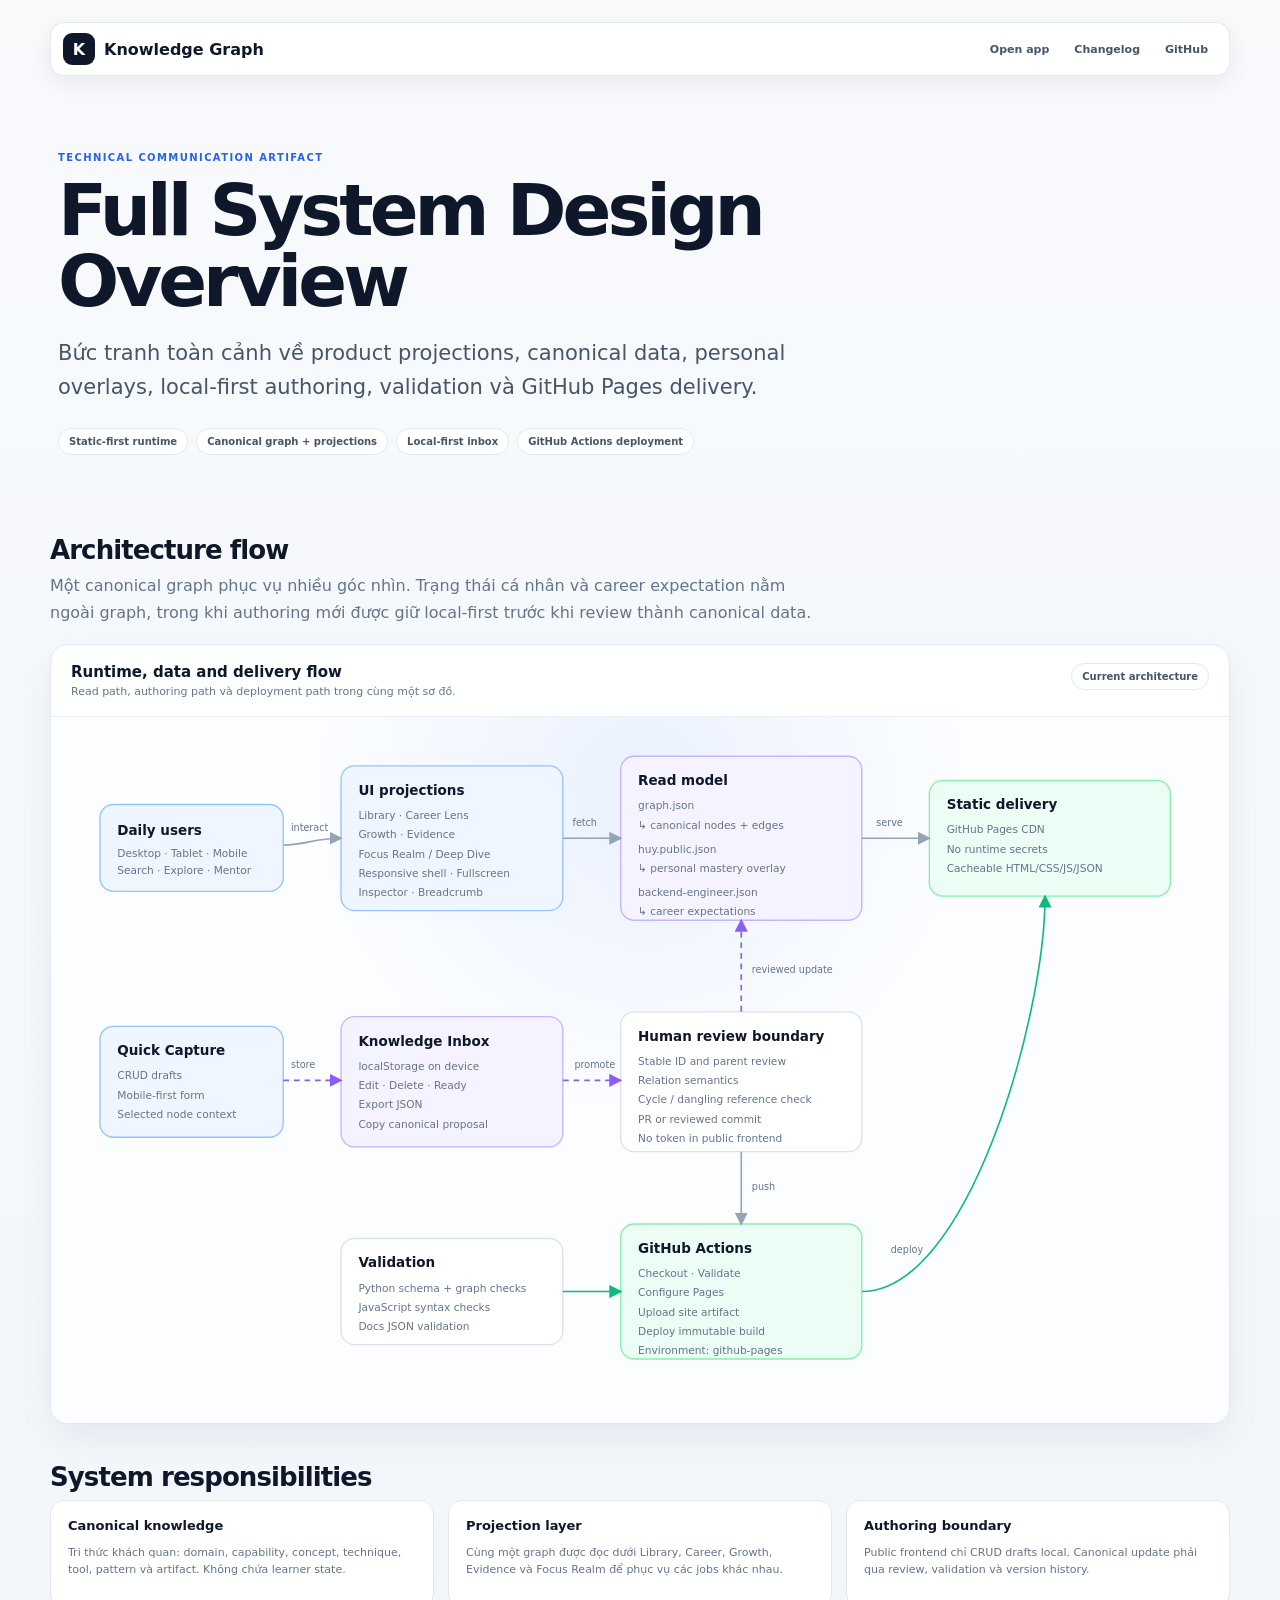
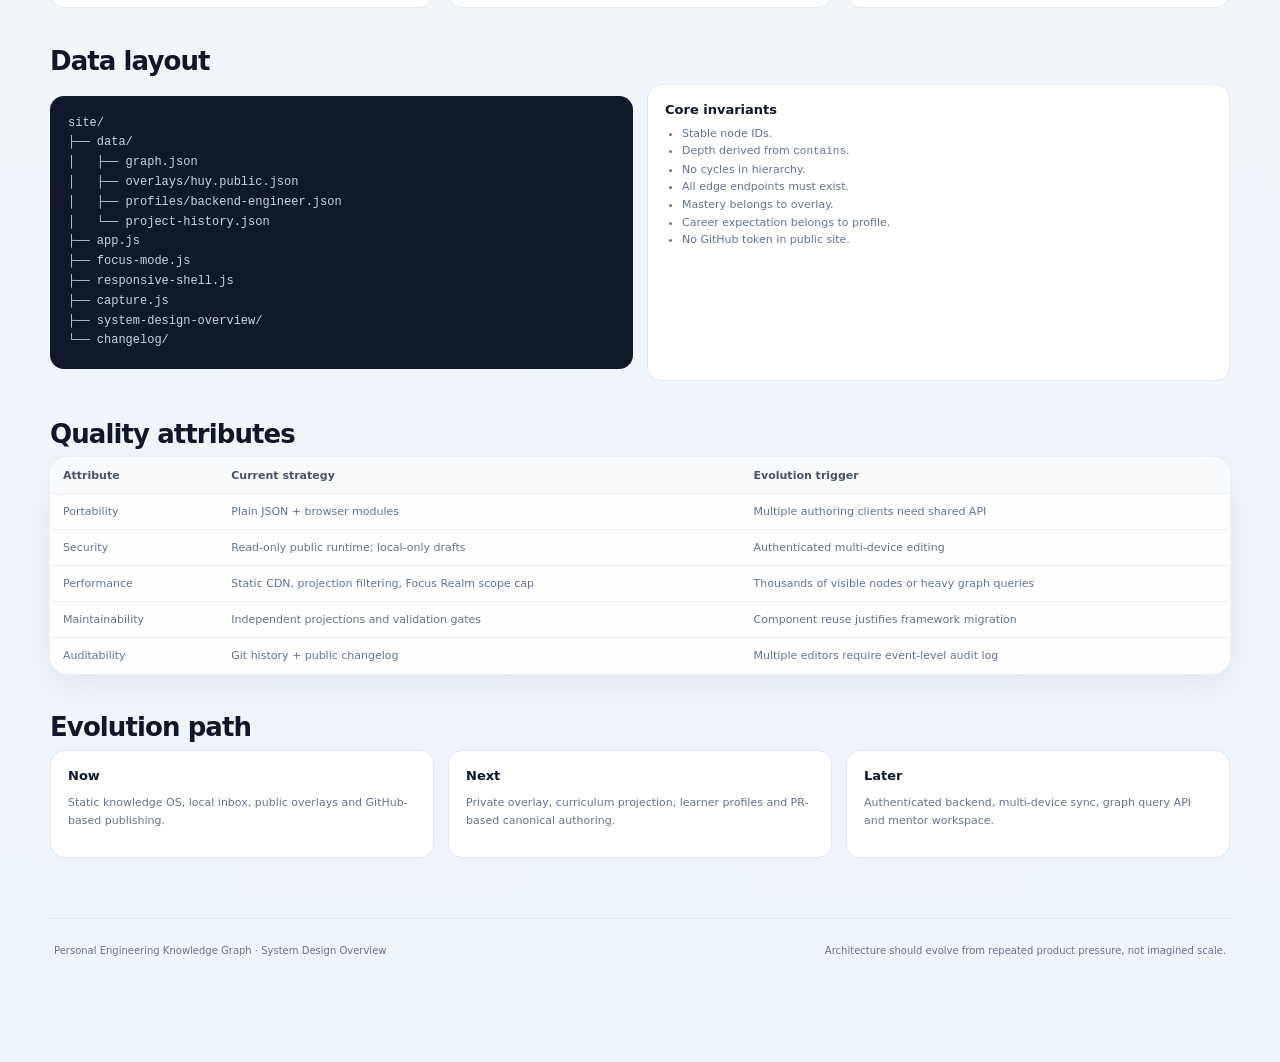
==== site/system-design-overview/index.html @ 8db5560a "Add public system design overview" ====
<!doctype html><html lang="vi"><head><meta charset="utf-8"><meta name="viewport" content="width=device-width,initial-scale=1"><meta name="description" content="Full system design overview for Personal Engineering Knowledge Graph"><title>System Design Overview · Knowledge Graph</title><link rel="stylesheet" href="../docs.css"></head><body><main class="docs-shell">
<nav class="docs-nav"><a class="docs-brand" href="../"><i>K</i><span>Knowledge Graph</span></a><div class="docs-links"><a href="../">Open app</a><a href="../changelog/">Changelog</a><a href="https://github.com/huygdv/knowledge-graph">GitHub</a></div></nav>
<header class="docs-hero"><div class="docs-eyebrow">Technical communication artifact</div><h1>Full System Design Overview</h1><p>Bức tranh toàn cảnh về product projections, canonical data, personal overlays, local-first authoring, validation và GitHub Pages delivery.</p><div class="docs-meta"><span class="docs-chip">Static-first runtime</span><span class="docs-chip">Canonical graph + projections</span><span class="docs-chip">Local-first inbox</span><span class="docs-chip">GitHub Actions deployment</span></div></header>
<section class="docs-section"><h2>Architecture flow</h2><p class="section-copy">Một canonical graph phục vụ nhiều góc nhìn. Trạng thái cá nhân và career expectation nằm ngoài graph, trong khi authoring mới được giữ local-first trước khi review thành canonical data.</p><article class="docs-card"><div class="docs-card__head"><div><h3>Runtime, data and delivery flow</h3><p>Read path, authoring path và deployment path trong cùng một sơ đồ.</p></div><span class="docs-chip">Current architecture</span></div><div class="docs-card__body architecture-canvas"><svg viewBox="0 0 1180 690" role="img" aria-label="Knowledge Graph system architecture diagram"><defs><marker id="arrow" markerWidth="8" markerHeight="8" refX="7" refY="4" orient="auto"><path d="M0,0 L8,4 L0,8 z" fill="context-stroke"></path></marker></defs>
<g class="architecture-node architecture-node--primary" transform="translate(30 70)"><rect width="190" height="90" rx="14"></rect><text class="title" x="18" y="32">Daily users</text><text class="sub" x="18" y="54">Desktop · Tablet · Mobile</text><text class="sub" x="18" y="72">Search · Explore · Mentor</text></g>
<g class="architecture-node architecture-node--primary" transform="translate(280 30)"><rect width="230" height="150" rx="14"></rect><text class="title" x="18" y="30">UI projections</text><text class="sub" x="18" y="55">Library · Career Lens</text><text class="sub" x="18" y="75">Growth · Evidence</text><text class="sub" x="18" y="95">Focus Realm / Deep Dive</text><text class="sub" x="18" y="115">Responsive shell · Fullscreen</text><text class="sub" x="18" y="135">Inspector · Breadcrumb</text></g>
<g class="architecture-node architecture-node--data" transform="translate(570 20)"><rect width="250" height="170" rx="14"></rect><text class="title" x="18" y="30">Read model</text><text class="sub" x="18" y="55">graph.json</text><text class="sub" x="18" y="75">↳ canonical nodes + edges</text><text class="sub" x="18" y="100">huy.public.json</text><text class="sub" x="18" y="120">↳ personal mastery overlay</text><text class="sub" x="18" y="145">backend-engineer.json</text><text class="sub" x="18" y="165">↳ career expectations</text></g>
<g class="architecture-node architecture-node--safe" transform="translate(890 45)"><rect width="250" height="120" rx="14"></rect><text class="title" x="18" y="30">Static delivery</text><text class="sub" x="18" y="55">GitHub Pages CDN</text><text class="sub" x="18" y="75">No runtime secrets</text><text class="sub" x="18" y="95">Cacheable HTML/CSS/JS/JSON</text></g>
<path class="architecture-edge" d="M220 112 C245 112 250 105 280 105"></path><text class="architecture-label" x="228" y="98">interact</text><path class="architecture-edge" d="M510 105 C535 105 540 105 570 105"></path><text class="architecture-label" x="520" y="92">fetch</text><path class="architecture-edge" d="M820 105 C850 105 860 105 890 105"></path><text class="architecture-label" x="835" y="92">serve</text>
<g class="architecture-node architecture-node--primary" transform="translate(30 300)"><rect width="190" height="115" rx="14"></rect><text class="title" x="18" y="30">Quick Capture</text><text class="sub" x="18" y="55">CRUD drafts</text><text class="sub" x="18" y="75">Mobile-first form</text><text class="sub" x="18" y="95">Selected node context</text></g>
<g class="architecture-node architecture-node--data" transform="translate(280 290)"><rect width="230" height="135" rx="14"></rect><text class="title" x="18" y="30">Knowledge Inbox</text><text class="sub" x="18" y="55">localStorage on device</text><text class="sub" x="18" y="75">Edit · Delete · Ready</text><text class="sub" x="18" y="95">Export JSON</text><text class="sub" x="18" y="115">Copy canonical proposal</text></g>
<g class="architecture-node" transform="translate(570 285)"><rect width="250" height="145" rx="14"></rect><text class="title" x="18" y="30">Human review boundary</text><text class="sub" x="18" y="55">Stable ID and parent review</text><text class="sub" x="18" y="75">Relation semantics</text><text class="sub" x="18" y="95">Cycle / dangling reference check</text><text class="sub" x="18" y="115">PR or reviewed commit</text><text class="sub" x="18" y="135">No token in public frontend</text></g>
<path class="architecture-edge architecture-edge--write" d="M220 356 C245 356 250 356 280 356"></path><text class="architecture-label" x="228" y="343">store</text><path class="architecture-edge architecture-edge--write" d="M510 356 C535 356 540 356 570 356"></path><text class="architecture-label" x="522" y="343">promote</text><path class="architecture-edge architecture-edge--write" d="M695 285 C695 240 695 220 695 190"></path><text class="architecture-label" x="706" y="245">reviewed update</text>
<g class="architecture-node" transform="translate(280 520)"><rect width="230" height="110" rx="14"></rect><text class="title" x="18" y="30">Validation</text><text class="sub" x="18" y="55">Python schema + graph checks</text><text class="sub" x="18" y="75">JavaScript syntax checks</text><text class="sub" x="18" y="95">Docs JSON validation</text></g>
<g class="architecture-node architecture-node--safe" transform="translate(570 505)"><rect width="250" height="140" rx="14"></rect><text class="title" x="18" y="30">GitHub Actions</text><text class="sub" x="18" y="55">Checkout · Validate</text><text class="sub" x="18" y="75">Configure Pages</text><text class="sub" x="18" y="95">Upload site artifact</text><text class="sub" x="18" y="115">Deploy immutable build</text><text class="sub" x="18" y="135">Environment: github-pages</text></g>
<path class="architecture-edge architecture-edge--deploy" d="M510 575 C535 575 540 575 570 575"></path><path class="architecture-edge architecture-edge--deploy" d="M820 575 C930 575 1010 290 1010 165"></path><text class="architecture-label" x="850" y="535">deploy</text><path class="architecture-edge" d="M695 430 C695 465 695 480 695 505"></path><text class="architecture-label" x="706" y="470">push</text>
</svg></div></article></section>
<section class="docs-section"><h2>System responsibilities</h2><div class="grid-3"><article class="mini-card"><h3>Canonical knowledge</h3><p>Tri thức khách quan: domain, capability, concept, technique, tool, pattern và artifact. Không chứa learner state.</p></article><article class="mini-card"><h3>Projection layer</h3><p>Cùng một graph được đọc dưới Library, Career, Growth, Evidence và Focus Realm để phục vụ các jobs khác nhau.</p></article><article class="mini-card"><h3>Authoring boundary</h3><p>Public frontend chỉ CRUD drafts local. Canonical update phải qua review, validation và version history.</p></article></div></section>
<section class="docs-section"><h2>Data layout</h2><div class="grid-2"><pre class="code-tree">site/
├── data/
│   ├── graph.json
│   ├── overlays/huy.public.json
│   ├── profiles/backend-engineer.json
│   └── project-history.json
├── app.js
├── focus-mode.js
├── responsive-shell.js
├── capture.js
├── system-design-overview/
└── changelog/</pre><article class="mini-card"><h3>Core invariants</h3><ul><li>Stable node IDs.</li><li>Depth derived from <code>contains</code>.</li><li>No cycles in hierarchy.</li><li>All edge endpoints must exist.</li><li>Mastery belongs to overlay.</li><li>Career expectation belongs to profile.</li><li>No GitHub token in public site.</li></ul></article></div></section>
<section class="docs-section"><h2>Quality attributes</h2><table class="decision-table docs-card"><thead><tr><th>Attribute</th><th>Current strategy</th><th>Evolution trigger</th></tr></thead><tbody><tr><td>Portability</td><td>Plain JSON + browser modules</td><td>Multiple authoring clients need shared API</td></tr><tr><td>Security</td><td>Read-only public runtime; local-only drafts</td><td>Authenticated multi-device editing</td></tr><tr><td>Performance</td><td>Static CDN, projection filtering, Focus Realm scope cap</td><td>Thousands of visible nodes or heavy graph queries</td></tr><tr><td>Maintainability</td><td>Independent projections and validation gates</td><td>Component reuse justifies framework migration</td></tr><tr><td>Auditability</td><td>Git history + public changelog</td><td>Multiple editors require event-level audit log</td></tr></tbody></table></section>
<section class="docs-section"><h2>Evolution path</h2><div class="grid-3"><article class="mini-card"><h3>Now</h3><p>Static knowledge OS, local inbox, public overlays and GitHub-based publishing.</p></article><article class="mini-card"><h3>Next</h3><p>Private overlay, curriculum projection, learner profiles and PR-based canonical authoring.</p></article><article class="mini-card"><h3>Later</h3><p>Authenticated backend, multi-device sync, graph query API and mentor workspace.</p></article></div></section>
<footer class="docs-footer"><span>Personal Engineering Knowledge Graph · System Design Overview</span><span>Architecture should evolve from repeated product pressure, not imagined scale.</span></footer></main></body></html>
---- site/docs.css ----
:root{font-family:Inter,ui-sans-serif,system-ui,-apple-system,BlinkMacSystemFont,"Segoe UI",sans-serif;color:#0f172a;background:#f8fafc;--border:#e2e8f0;--muted:#64748b;--brand:#2563eb;--panel:#fff}*{box-sizing:border-box}html{scroll-behavior:smooth}body{margin:0;background:linear-gradient(180deg,#f8fafc 0,#eef4fb 100%);color:#0f172a}a{color:inherit}.docs-shell{width:min(1180px,calc(100% - 32px));margin:0 auto;padding:22px 0 80px}.docs-nav{position:sticky;top:10px;z-index:20;display:flex;align-items:center;justify-content:space-between;gap:16px;padding:10px 12px;border:1px solid rgba(226,232,240,.92);border-radius:14px;background:rgba(255,255,255,.88);backdrop-filter:blur(16px);box-shadow:0 7px 25px rgba(15,23,42,.07)}.docs-brand{display:flex;align-items:center;gap:9px;text-decoration:none;font-weight:800}.docs-brand i{width:32px;height:32px;border-radius:9px;background:#0f172a;color:#fff;display:grid;place-items:center;font-style:normal}.docs-links{display:flex;gap:7px;flex-wrap:wrap}.docs-links a{padding:7px 9px;border-radius:8px;text-decoration:none;color:#475569;font-size:11px;font-weight:700}.docs-links a:hover{background:#f1f5f9;color:#0f172a}.docs-hero{padding:76px 8px 42px;max-width:880px}.docs-eyebrow{font-size:10px;font-weight:800;text-transform:uppercase;letter-spacing:.14em;color:#2563eb}.docs-hero h1{font-size:clamp(36px,6vw,72px);letter-spacing:-.055em;line-height:.98;margin:12px 0 20px}.docs-hero p{font-size:clamp(16px,2vw,21px);line-height:1.6;color:#475569;max-width:780px}.docs-meta{display:flex;flex-wrap:wrap;gap:8px;margin-top:24px}.docs-chip{display:inline-flex;align-items:center;gap:6px;padding:7px 10px;border:1px solid var(--border);border-radius:99px;background:#fff;color:#475569;font-size:10px;font-weight:700}.docs-section{margin-top:38px}.docs-section h2{font-size:26px;letter-spacing:-.035em;margin:0 0 8px}.docs-section>.section-copy{color:#64748b;line-height:1.65;max-width:780px;margin:0 0 18px}.docs-card{border:1px solid var(--border);border-radius:18px;background:rgba(255,255,255,.95);box-shadow:0 14px 36px rgba(15,23,42,.06);overflow:hidden}.docs-card__head{display:flex;align-items:flex-start;justify-content:space-between;gap:16px;padding:18px 20px;border-bottom:1px solid #edf1f6}.docs-card__head h3{margin:0;font-size:15px}.docs-card__head p{margin:4px 0 0;color:#64748b;font-size:11px}.docs-card__body{padding:20px}.architecture-canvas{overflow:auto;background:radial-gradient(circle at 50% 10%,rgba(37,99,235,.08),transparent 38%),#fbfdff}.architecture-canvas svg{display:block;min-width:980px;width:100%;height:auto}.architecture-node rect{fill:#fff;stroke:#dbe3ee;stroke-width:1.4}.architecture-node text{fill:#0f172a;font-family:inherit}.architecture-node .sub{fill:#64748b;font-size:11px}.architecture-node .title{font-weight:800;font-size:14px}.architecture-node--primary rect{fill:#eff6ff;stroke:#93c5fd}.architecture-node--data rect{fill:#f5f3ff;stroke:#c4b5fd}.architecture-node--safe rect{fill:#ecfdf5;stroke:#86efac}.architecture-edge{fill:none;stroke:#94a3b8;stroke-width:1.7;marker-end:url(#arrow)}.architecture-edge--write{stroke:#8b5cf6;stroke-dasharray:6 5}.architecture-edge--deploy{stroke:#10b981}.architecture-label{fill:#64748b;font-size:10px;font-family:inherit}.grid-2{display:grid;grid-template-columns:repeat(2,minmax(0,1fr));gap:14px}.grid-3{display:grid;grid-template-columns:repeat(3,minmax(0,1fr));gap:14px}.mini-card{padding:17px;border:1px solid var(--border);border-radius:14px;background:#fff}.mini-card h3{font-size:13px;margin:0 0 7px}.mini-card p,.mini-card li{font-size:11px;line-height:1.6;color:#64748b}.mini-card ul{padding-left:17px;margin:8px 0 0}.code-tree{padding:18px;border-radius:14px;background:#0f172a;color:#cbd5e1;overflow:auto;font:12px/1.65 ui-monospace,SFMono-Regular,Menlo,monospace}.decision-table{width:100%;border-collapse:collapse;font-size:11px}.decision-table th,.decision-table td{text-align:left;padding:11px 12px;border-bottom:1px solid #edf1f6;vertical-align:top}.decision-table th{color:#475569;background:#f8fafc}.decision-table td{color:#64748b}.timeline{position:relative;display:grid;gap:16px;margin-top:24px}.timeline:before{content:"";position:absolute;top:0;bottom:0;left:19px;width:2px;background:linear-gradient(#93c5fd,#c4b5fd,#86efac)}.timeline-entry{position:relative;margin-left:48px;border:1px solid var(--border);border-radius:16px;background:#fff;padding:18px 20px;box-shadow:0 10px 28px rgba(15,23,42,.05)}.timeline-entry:before{content:"";position:absolute;left:-39px;top:22px;width:16px;height:16px;border:4px solid #eff6ff;border-radius:50%;background:#2563eb;box-shadow:0 0 0 1px #93c5fd}.timeline-entry header{display:flex;align-items:flex-start;justify-content:space-between;gap:12px}.timeline-entry h2{font-size:17px;margin:0}.timeline-entry time{font-size:10px;color:#64748b;white-space:nowrap}.timeline-entry p{font-size:12px;line-height:1.6;color:#475569}.timeline-tags{display:flex;gap:6px;flex-wrap:wrap}.timeline-tags span{padding:4px 7px;border-radius:99px;background:#f1f5f9;color:#64748b;font-size:9px}.timeline-entry ul{padding-left:18px;color:#64748b;font-size:11px;line-height:1.6}.commit-link{font-family:ui-monospace,SFMono-Regular,Menlo,monospace;font-size:10px;color:#2563eb;text-decoration:none}.docs-footer{margin-top:60px;padding:26px 4px;border-top:1px solid var(--border);display:flex;justify-content:space-between;gap:14px;color:#64748b;font-size:10px}@media(max-width:760px){.docs-shell{width:min(100% - 20px,1180px);padding-top:10px}.docs-nav{top:6px}.docs-links a:nth-child(n+3){display:none}.docs-hero{padding-top:50px}.grid-2,.grid-3{grid-template-columns:1fr}.docs-card__head{display:block}.timeline-entry header{display:block}.timeline-entry time{display:block;margin-top:5px}.docs-footer{display:block}.docs-footer span{display:block;margin-top:5px}}
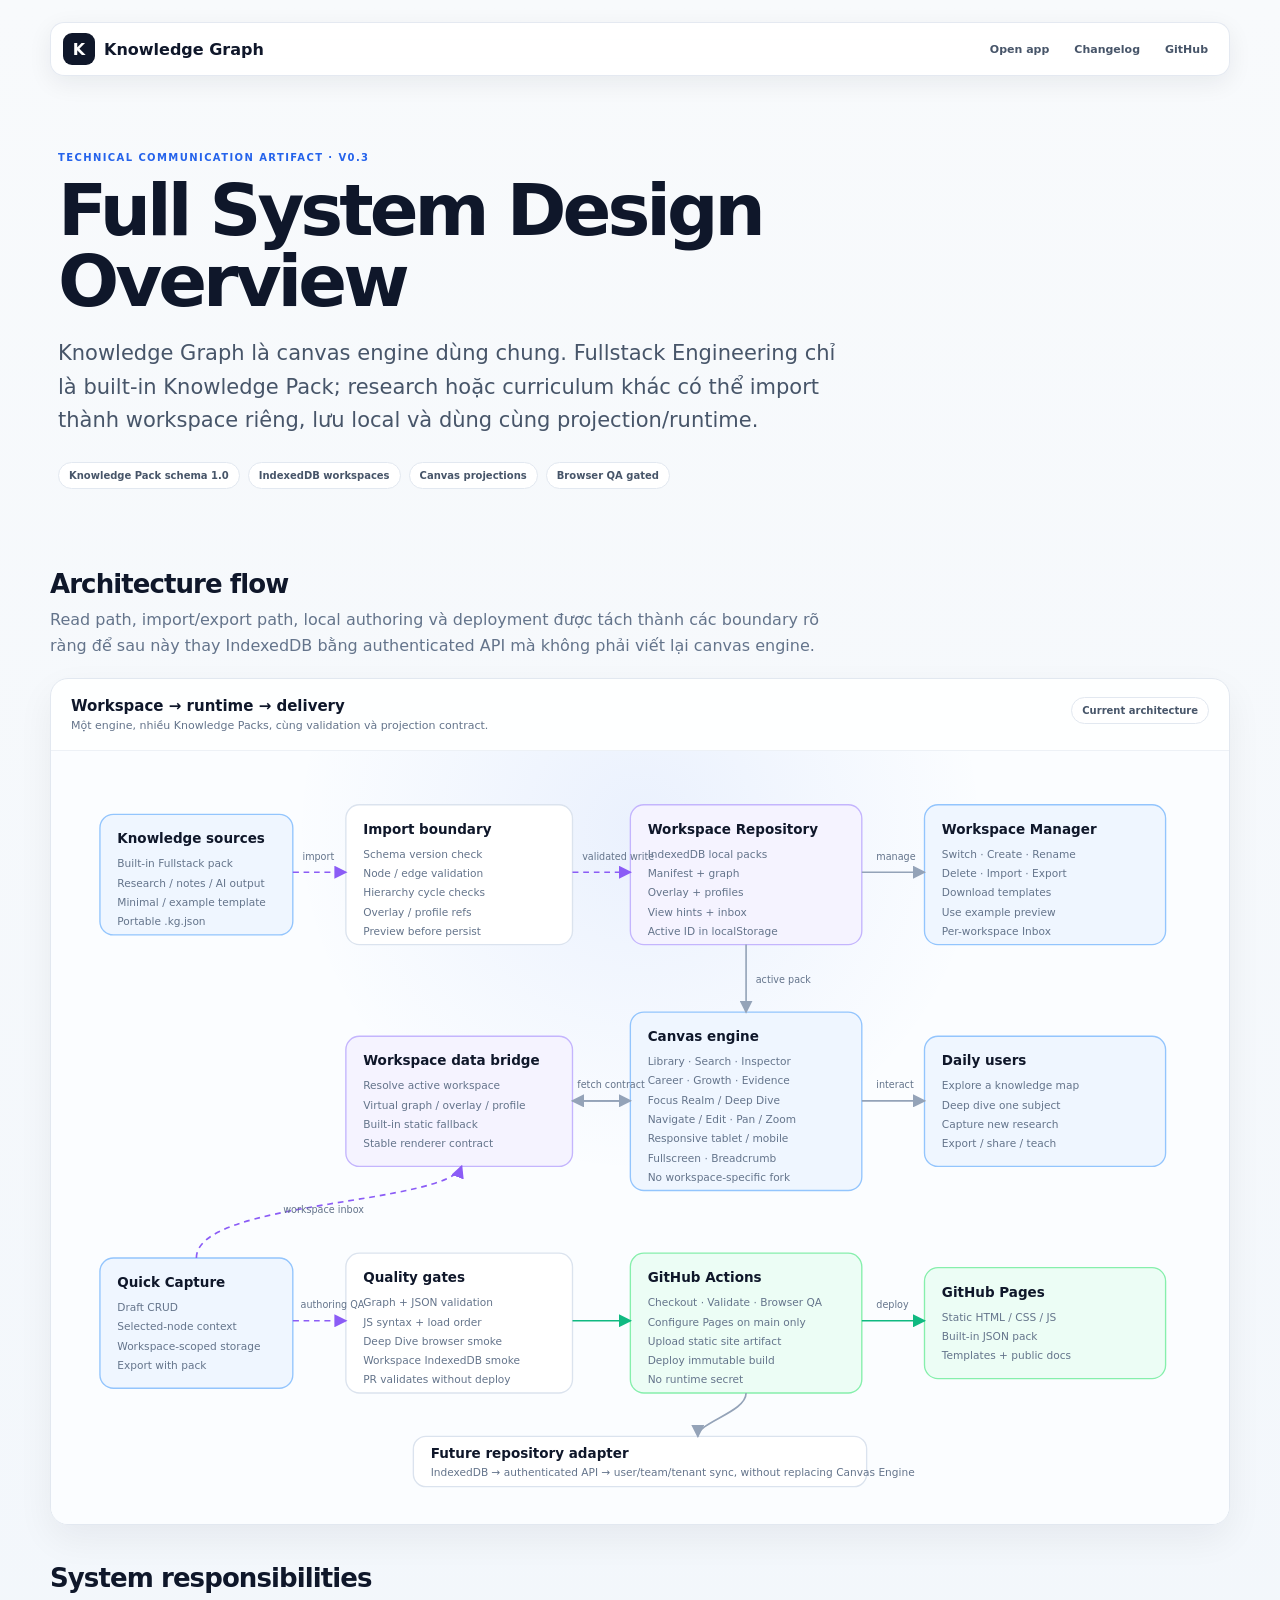
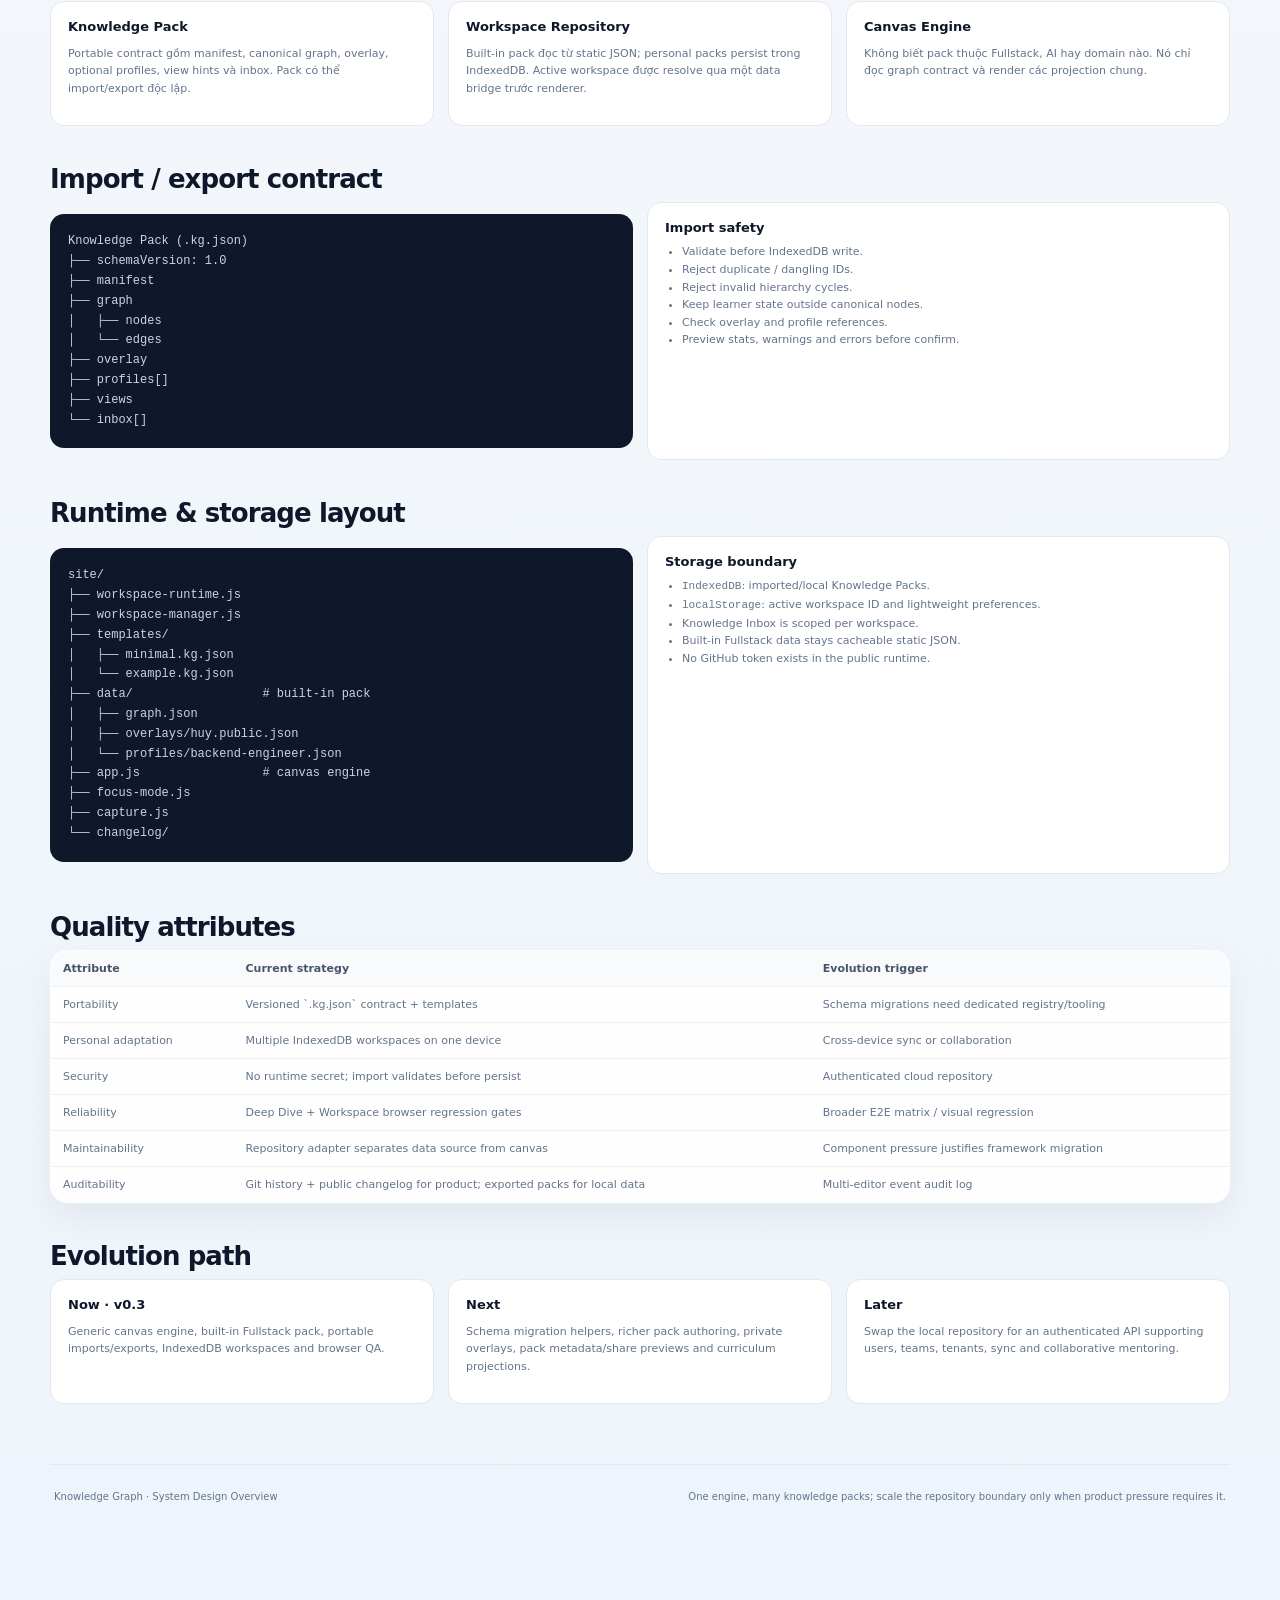
==== commit e404a554: "Update system design for Knowledge Pack architecture" ====
--- a/site/system-design-overview/index.html
+++ b/site/system-design-overview/index.html
@@ -1,33 +1,58 @@
-<!doctype html><html lang="vi"><head><meta charset="utf-8"><meta name="viewport" content="width=device-width,initial-scale=1"><meta name="description" content="Full system design overview for Personal Engineering Knowledge Graph"><title>System Design Overview · Knowledge Graph</title><link rel="stylesheet" href="../docs.css"></head><body><main class="docs-shell">
+<!doctype html><html lang="vi"><head><meta charset="utf-8"><meta name="viewport" content="width=device-width,initial-scale=1"><meta name="description" content="Full system design overview for Knowledge Graph and portable Knowledge Packs"><title>System Design Overview · Knowledge Graph</title><link rel="stylesheet" href="../docs.css"></head><body><main class="docs-shell">
 <nav class="docs-nav"><a class="docs-brand" href="../"><i>K</i><span>Knowledge Graph</span></a><div class="docs-links"><a href="../">Open app</a><a href="../changelog/">Changelog</a><a href="https://github.com/huygdv/knowledge-graph">GitHub</a></div></nav>
-<header class="docs-hero"><div class="docs-eyebrow">Technical communication artifact</div><h1>Full System Design Overview</h1><p>Bức tranh toàn cảnh về product projections, canonical data, personal overlays, local-first authoring, validation và GitHub Pages delivery.</p><div class="docs-meta"><span class="docs-chip">Static-first runtime</span><span class="docs-chip">Canonical graph + projections</span><span class="docs-chip">Local-first inbox</span><span class="docs-chip">GitHub Actions deployment</span></div></header>
-<section class="docs-section"><h2>Architecture flow</h2><p class="section-copy">Một canonical graph phục vụ nhiều góc nhìn. Trạng thái cá nhân và career expectation nằm ngoài graph, trong khi authoring mới được giữ local-first trước khi review thành canonical data.</p><article class="docs-card"><div class="docs-card__head"><div><h3>Runtime, data and delivery flow</h3><p>Read path, authoring path và deployment path trong cùng một sơ đồ.</p></div><span class="docs-chip">Current architecture</span></div><div class="docs-card__body architecture-canvas"><svg viewBox="0 0 1180 690" role="img" aria-label="Knowledge Graph system architecture diagram"><defs><marker id="arrow" markerWidth="8" markerHeight="8" refX="7" refY="4" orient="auto"><path d="M0,0 L8,4 L0,8 z" fill="context-stroke"></path></marker></defs>
-<g class="architecture-node architecture-node--primary" transform="translate(30 70)"><rect width="190" height="90" rx="14"></rect><text class="title" x="18" y="32">Daily users</text><text class="sub" x="18" y="54">Desktop · Tablet · Mobile</text><text class="sub" x="18" y="72">Search · Explore · Mentor</text></g>
-<g class="architecture-node architecture-node--primary" transform="translate(280 30)"><rect width="230" height="150" rx="14"></rect><text class="title" x="18" y="30">UI projections</text><text class="sub" x="18" y="55">Library · Career Lens</text><text class="sub" x="18" y="75">Growth · Evidence</text><text class="sub" x="18" y="95">Focus Realm / Deep Dive</text><text class="sub" x="18" y="115">Responsive shell · Fullscreen</text><text class="sub" x="18" y="135">Inspector · Breadcrumb</text></g>
-<g class="architecture-node architecture-node--data" transform="translate(570 20)"><rect width="250" height="170" rx="14"></rect><text class="title" x="18" y="30">Read model</text><text class="sub" x="18" y="55">graph.json</text><text class="sub" x="18" y="75">↳ canonical nodes + edges</text><text class="sub" x="18" y="100">huy.public.json</text><text class="sub" x="18" y="120">↳ personal mastery overlay</text><text class="sub" x="18" y="145">backend-engineer.json</text><text class="sub" x="18" y="165">↳ career expectations</text></g>
-<g class="architecture-node architecture-node--safe" transform="translate(890 45)"><rect width="250" height="120" rx="14"></rect><text class="title" x="18" y="30">Static delivery</text><text class="sub" x="18" y="55">GitHub Pages CDN</text><text class="sub" x="18" y="75">No runtime secrets</text><text class="sub" x="18" y="95">Cacheable HTML/CSS/JS/JSON</text></g>
-<path class="architecture-edge" d="M220 112 C245 112 250 105 280 105"></path><text class="architecture-label" x="228" y="98">interact</text><path class="architecture-edge" d="M510 105 C535 105 540 105 570 105"></path><text class="architecture-label" x="520" y="92">fetch</text><path class="architecture-edge" d="M820 105 C850 105 860 105 890 105"></path><text class="architecture-label" x="835" y="92">serve</text>
-<g class="architecture-node architecture-node--primary" transform="translate(30 300)"><rect width="190" height="115" rx="14"></rect><text class="title" x="18" y="30">Quick Capture</text><text class="sub" x="18" y="55">CRUD drafts</text><text class="sub" x="18" y="75">Mobile-first form</text><text class="sub" x="18" y="95">Selected node context</text></g>
-<g class="architecture-node architecture-node--data" transform="translate(280 290)"><rect width="230" height="135" rx="14"></rect><text class="title" x="18" y="30">Knowledge Inbox</text><text class="sub" x="18" y="55">localStorage on device</text><text class="sub" x="18" y="75">Edit · Delete · Ready</text><text class="sub" x="18" y="95">Export JSON</text><text class="sub" x="18" y="115">Copy canonical proposal</text></g>
-<g class="architecture-node" transform="translate(570 285)"><rect width="250" height="145" rx="14"></rect><text class="title" x="18" y="30">Human review boundary</text><text class="sub" x="18" y="55">Stable ID and parent review</text><text class="sub" x="18" y="75">Relation semantics</text><text class="sub" x="18" y="95">Cycle / dangling reference check</text><text class="sub" x="18" y="115">PR or reviewed commit</text><text class="sub" x="18" y="135">No token in public frontend</text></g>
-<path class="architecture-edge architecture-edge--write" d="M220 356 C245 356 250 356 280 356"></path><text class="architecture-label" x="228" y="343">store</text><path class="architecture-edge architecture-edge--write" d="M510 356 C535 356 540 356 570 356"></path><text class="architecture-label" x="522" y="343">promote</text><path class="architecture-edge architecture-edge--write" d="M695 285 C695 240 695 220 695 190"></path><text class="architecture-label" x="706" y="245">reviewed update</text>
-<g class="architecture-node" transform="translate(280 520)"><rect width="230" height="110" rx="14"></rect><text class="title" x="18" y="30">Validation</text><text class="sub" x="18" y="55">Python schema + graph checks</text><text class="sub" x="18" y="75">JavaScript syntax checks</text><text class="sub" x="18" y="95">Docs JSON validation</text></g>
-<g class="architecture-node architecture-node--safe" transform="translate(570 505)"><rect width="250" height="140" rx="14"></rect><text class="title" x="18" y="30">GitHub Actions</text><text class="sub" x="18" y="55">Checkout · Validate</text><text class="sub" x="18" y="75">Configure Pages</text><text class="sub" x="18" y="95">Upload site artifact</text><text class="sub" x="18" y="115">Deploy immutable build</text><text class="sub" x="18" y="135">Environment: github-pages</text></g>
-<path class="architecture-edge architecture-edge--deploy" d="M510 575 C535 575 540 575 570 575"></path><path class="architecture-edge architecture-edge--deploy" d="M820 575 C930 575 1010 290 1010 165"></path><text class="architecture-label" x="850" y="535">deploy</text><path class="architecture-edge" d="M695 430 C695 465 695 480 695 505"></path><text class="architecture-label" x="706" y="470">push</text>
+<header class="docs-hero"><div class="docs-eyebrow">Technical communication artifact · v0.3</div><h1>Full System Design Overview</h1><p>Knowledge Graph là canvas engine dùng chung. Fullstack Engineering chỉ là built-in Knowledge Pack; research hoặc curriculum khác có thể import thành workspace riêng, lưu local và dùng cùng projection/runtime.</p><div class="docs-meta"><span class="docs-chip">Knowledge Pack schema 1.0</span><span class="docs-chip">IndexedDB workspaces</span><span class="docs-chip">Canvas projections</span><span class="docs-chip">Browser QA gated</span></div></header>
+
+<section class="docs-section"><h2>Architecture flow</h2><p class="section-copy">Read path, import/export path, local authoring và deployment được tách thành các boundary rõ ràng để sau này thay IndexedDB bằng authenticated API mà không phải viết lại canvas engine.</p><article class="docs-card"><div class="docs-card__head"><div><h3>Workspace → runtime → delivery</h3><p>Một engine, nhiều Knowledge Packs, cùng validation và projection contract.</p></div><span class="docs-chip">Current architecture</span></div><div class="docs-card__body architecture-canvas"><svg viewBox="0 0 1180 760" role="img" aria-label="Knowledge Graph v0.3 system architecture diagram"><defs><marker id="arrow" markerWidth="8" markerHeight="8" refX="7" refY="4" orient="auto"><path d="M0,0 L8,4 L0,8 z" fill="context-stroke"></path></marker></defs>
+<g class="architecture-node architecture-node--primary" transform="translate(30 45)"><rect width="200" height="125" rx="14"></rect><text class="title" x="18" y="30">Knowledge sources</text><text class="sub" x="18" y="55">Built-in Fullstack pack</text><text class="sub" x="18" y="75">Research / notes / AI output</text><text class="sub" x="18" y="95">Minimal / example template</text><text class="sub" x="18" y="115">Portable .kg.json</text></g>
+<g class="architecture-node" transform="translate(285 35)"><rect width="235" height="145" rx="14"></rect><text class="title" x="18" y="30">Import boundary</text><text class="sub" x="18" y="55">Schema version check</text><text class="sub" x="18" y="75">Node / edge validation</text><text class="sub" x="18" y="95">Hierarchy cycle checks</text><text class="sub" x="18" y="115">Overlay / profile refs</text><text class="sub" x="18" y="135">Preview before persist</text></g>
+<g class="architecture-node architecture-node--data" transform="translate(580 35)"><rect width="240" height="145" rx="14"></rect><text class="title" x="18" y="30">Workspace Repository</text><text class="sub" x="18" y="55">IndexedDB local packs</text><text class="sub" x="18" y="75">Manifest + graph</text><text class="sub" x="18" y="95">Overlay + profiles</text><text class="sub" x="18" y="115">View hints + inbox</text><text class="sub" x="18" y="135">Active ID in localStorage</text></g>
+<g class="architecture-node architecture-node--primary" transform="translate(885 35)"><rect width="250" height="145" rx="14"></rect><text class="title" x="18" y="30">Workspace Manager</text><text class="sub" x="18" y="55">Switch · Create · Rename</text><text class="sub" x="18" y="75">Delete · Import · Export</text><text class="sub" x="18" y="95">Download templates</text><text class="sub" x="18" y="115">Use example preview</text><text class="sub" x="18" y="135">Per-workspace Inbox</text></g>
+<path class="architecture-edge architecture-edge--write" d="M230 105 C250 105 260 105 285 105"></path><text class="architecture-label" x="240" y="92">import</text><path class="architecture-edge architecture-edge--write" d="M520 105 C545 105 550 105 580 105"></path><text class="architecture-label" x="530" y="92">validated write</text><path class="architecture-edge" d="M820 105 C845 105 850 105 885 105"></path><text class="architecture-label" x="835" y="92">manage</text>
+
+<g class="architecture-node architecture-node--data" transform="translate(285 275)"><rect width="235" height="135" rx="14"></rect><text class="title" x="18" y="30">Workspace data bridge</text><text class="sub" x="18" y="55">Resolve active workspace</text><text class="sub" x="18" y="75">Virtual graph / overlay / profile</text><text class="sub" x="18" y="95">Built-in static fallback</text><text class="sub" x="18" y="115">Stable renderer contract</text></g>
+<g class="architecture-node architecture-node--primary" transform="translate(580 250)"><rect width="240" height="185" rx="14"></rect><text class="title" x="18" y="30">Canvas engine</text><text class="sub" x="18" y="55">Library · Search · Inspector</text><text class="sub" x="18" y="75">Career · Growth · Evidence</text><text class="sub" x="18" y="95">Focus Realm / Deep Dive</text><text class="sub" x="18" y="115">Navigate / Edit · Pan / Zoom</text><text class="sub" x="18" y="135">Responsive tablet / mobile</text><text class="sub" x="18" y="155">Fullscreen · Breadcrumb</text><text class="sub" x="18" y="175">No workspace-specific fork</text></g>
+<g class="architecture-node architecture-node--primary" transform="translate(885 275)"><rect width="250" height="135" rx="14"></rect><text class="title" x="18" y="30">Daily users</text><text class="sub" x="18" y="55">Explore a knowledge map</text><text class="sub" x="18" y="75">Deep dive one subject</text><text class="sub" x="18" y="95">Capture new research</text><text class="sub" x="18" y="115">Export / share / teach</text></g>
+<path class="architecture-edge" d="M700 180 C700 215 700 225 700 250"></path><text class="architecture-label" x="710" y="220">active pack</text><path class="architecture-edge" d="M580 342 C555 342 545 342 520 342"></path><text class="architecture-label" x="525" y="329">fetch contract</text><path class="architecture-edge" d="M520 342 C545 342 550 342 580 342"></path><path class="architecture-edge" d="M820 342 C845 342 850 342 885 342"></path><text class="architecture-label" x="835" y="329">interact</text>
+
+<g class="architecture-node architecture-node--primary" transform="translate(30 505)"><rect width="200" height="135" rx="14"></rect><text class="title" x="18" y="30">Quick Capture</text><text class="sub" x="18" y="55">Draft CRUD</text><text class="sub" x="18" y="75">Selected-node context</text><text class="sub" x="18" y="95">Workspace-scoped storage</text><text class="sub" x="18" y="115">Export with pack</text></g>
+<g class="architecture-node" transform="translate(285 500)"><rect width="235" height="145" rx="14"></rect><text class="title" x="18" y="30">Quality gates</text><text class="sub" x="18" y="55">Graph + JSON validation</text><text class="sub" x="18" y="75">JS syntax + load order</text><text class="sub" x="18" y="95">Deep Dive browser smoke</text><text class="sub" x="18" y="115">Workspace IndexedDB smoke</text><text class="sub" x="18" y="135">PR validates without deploy</text></g>
+<g class="architecture-node architecture-node--safe" transform="translate(580 500)"><rect width="240" height="145" rx="14"></rect><text class="title" x="18" y="30">GitHub Actions</text><text class="sub" x="18" y="55">Checkout · Validate · Browser QA</text><text class="sub" x="18" y="75">Configure Pages on main only</text><text class="sub" x="18" y="95">Upload static site artifact</text><text class="sub" x="18" y="115">Deploy immutable build</text><text class="sub" x="18" y="135">No runtime secret</text></g>
+<g class="architecture-node architecture-node--safe" transform="translate(885 515)"><rect width="250" height="115" rx="14"></rect><text class="title" x="18" y="30">GitHub Pages</text><text class="sub" x="18" y="55">Static HTML / CSS / JS</text><text class="sub" x="18" y="75">Built-in JSON pack</text><text class="sub" x="18" y="95">Templates + public docs</text></g>
+<path class="architecture-edge architecture-edge--write" d="M230 570 C250 570 260 570 285 570"></path><text class="architecture-label" x="238" y="557">authoring QA</text><path class="architecture-edge architecture-edge--deploy" d="M520 570 C545 570 550 570 580 570"></path><path class="architecture-edge architecture-edge--deploy" d="M820 570 C845 570 850 570 885 570"></path><text class="architecture-label" x="835" y="557">deploy</text><path class="architecture-edge architecture-edge--write" d="M130 505 C130 445 390 450 405 410"></path><text class="architecture-label" x="220" y="458">workspace inbox</text>
+
+<g class="architecture-node" transform="translate(355 690)"><rect width="470" height="52" rx="13"></rect><text class="title" x="18" y="22">Future repository adapter</text><text class="sub" x="18" y="41">IndexedDB → authenticated API → user/team/tenant sync, without replacing Canvas Engine</text></g>
+<path class="architecture-edge" d="M700 645 C700 665 650 675 650 690"></path>
 </svg></div></article></section>
-<section class="docs-section"><h2>System responsibilities</h2><div class="grid-3"><article class="mini-card"><h3>Canonical knowledge</h3><p>Tri thức khách quan: domain, capability, concept, technique, tool, pattern và artifact. Không chứa learner state.</p></article><article class="mini-card"><h3>Projection layer</h3><p>Cùng một graph được đọc dưới Library, Career, Growth, Evidence và Focus Realm để phục vụ các jobs khác nhau.</p></article><article class="mini-card"><h3>Authoring boundary</h3><p>Public frontend chỉ CRUD drafts local. Canonical update phải qua review, validation và version history.</p></article></div></section>
-<section class="docs-section"><h2>Data layout</h2><div class="grid-2"><pre class="code-tree">site/
-├── data/
+
+<section class="docs-section"><h2>System responsibilities</h2><div class="grid-3"><article class="mini-card"><h3>Knowledge Pack</h3><p>Portable contract gồm manifest, canonical graph, overlay, optional profiles, view hints và inbox. Pack có thể import/export độc lập.</p></article><article class="mini-card"><h3>Workspace Repository</h3><p>Built-in pack đọc từ static JSON; personal packs persist trong IndexedDB. Active workspace được resolve qua một data bridge trước renderer.</p></article><article class="mini-card"><h3>Canvas Engine</h3><p>Không biết pack thuộc Fullstack, AI hay domain nào. Nó chỉ đọc graph contract và render các projection chung.</p></article></div></section>
+
+<section class="docs-section"><h2>Import / export contract</h2><div class="grid-2"><pre class="code-tree">Knowledge Pack (.kg.json)
+├── schemaVersion: 1.0
+├── manifest
+├── graph
+│   ├── nodes
+│   └── edges
+├── overlay
+├── profiles[]
+├── views
+└── inbox[]</pre><article class="mini-card"><h3>Import safety</h3><ul><li>Validate before IndexedDB write.</li><li>Reject duplicate / dangling IDs.</li><li>Reject invalid hierarchy cycles.</li><li>Keep learner state outside canonical nodes.</li><li>Check overlay and profile references.</li><li>Preview stats, warnings and errors before confirm.</li></ul></article></div></section>
+
+<section class="docs-section"><h2>Runtime & storage layout</h2><div class="grid-2"><pre class="code-tree">site/
+├── workspace-runtime.js
+├── workspace-manager.js
+├── templates/
+│   ├── minimal.kg.json
+│   └── example.kg.json
+├── data/                  # built-in pack
 │   ├── graph.json
 │   ├── overlays/huy.public.json
-│   ├── profiles/backend-engineer.json
-│   └── project-history.json
-├── app.js
+│   └── profiles/backend-engineer.json
+├── app.js                 # canvas engine
 ├── focus-mode.js
-├── responsive-shell.js
 ├── capture.js
-├── system-design-overview/
-└── changelog/</pre><article class="mini-card"><h3>Core invariants</h3><ul><li>Stable node IDs.</li><li>Depth derived from <code>contains</code>.</li><li>No cycles in hierarchy.</li><li>All edge endpoints must exist.</li><li>Mastery belongs to overlay.</li><li>Career expectation belongs to profile.</li><li>No GitHub token in public site.</li></ul></article></div></section>
-<section class="docs-section"><h2>Quality attributes</h2><table class="decision-table docs-card"><thead><tr><th>Attribute</th><th>Current strategy</th><th>Evolution trigger</th></tr></thead><tbody><tr><td>Portability</td><td>Plain JSON + browser modules</td><td>Multiple authoring clients need shared API</td></tr><tr><td>Security</td><td>Read-only public runtime; local-only drafts</td><td>Authenticated multi-device editing</td></tr><tr><td>Performance</td><td>Static CDN, projection filtering, Focus Realm scope cap</td><td>Thousands of visible nodes or heavy graph queries</td></tr><tr><td>Maintainability</td><td>Independent projections and validation gates</td><td>Component reuse justifies framework migration</td></tr><tr><td>Auditability</td><td>Git history + public changelog</td><td>Multiple editors require event-level audit log</td></tr></tbody></table></section>
-<section class="docs-section"><h2>Evolution path</h2><div class="grid-3"><article class="mini-card"><h3>Now</h3><p>Static knowledge OS, local inbox, public overlays and GitHub-based publishing.</p></article><article class="mini-card"><h3>Next</h3><p>Private overlay, curriculum projection, learner profiles and PR-based canonical authoring.</p></article><article class="mini-card"><h3>Later</h3><p>Authenticated backend, multi-device sync, graph query API and mentor workspace.</p></article></div></section>
-<footer class="docs-footer"><span>Personal Engineering Knowledge Graph · System Design Overview</span><span>Architecture should evolve from repeated product pressure, not imagined scale.</span></footer></main></body></html>+└── changelog/</pre><article class="mini-card"><h3>Storage boundary</h3><ul><li><code>IndexedDB</code>: imported/local Knowledge Packs.</li><li><code>localStorage</code>: active workspace ID and lightweight preferences.</li><li>Knowledge Inbox is scoped per workspace.</li><li>Built-in Fullstack data stays cacheable static JSON.</li><li>No GitHub token exists in the public runtime.</li></ul></article></div></section>
+
+<section class="docs-section"><h2>Quality attributes</h2><table class="decision-table docs-card"><thead><tr><th>Attribute</th><th>Current strategy</th><th>Evolution trigger</th></tr></thead><tbody><tr><td>Portability</td><td>Versioned `.kg.json` contract + templates</td><td>Schema migrations need dedicated registry/tooling</td></tr><tr><td>Personal adaptation</td><td>Multiple IndexedDB workspaces on one device</td><td>Cross-device sync or collaboration</td></tr><tr><td>Security</td><td>No runtime secret; import validates before persist</td><td>Authenticated cloud repository</td></tr><tr><td>Reliability</td><td>Deep Dive + Workspace browser regression gates</td><td>Broader E2E matrix / visual regression</td></tr><tr><td>Maintainability</td><td>Repository adapter separates data source from canvas</td><td>Component pressure justifies framework migration</td></tr><tr><td>Auditability</td><td>Git history + public changelog for product; exported packs for local data</td><td>Multi-editor event audit log</td></tr></tbody></table></section>
+
+<section class="docs-section"><h2>Evolution path</h2><div class="grid-3"><article class="mini-card"><h3>Now · v0.3</h3><p>Generic canvas engine, built-in Fullstack pack, portable imports/exports, IndexedDB workspaces and browser QA.</p></article><article class="mini-card"><h3>Next</h3><p>Schema migration helpers, richer pack authoring, private overlays, pack metadata/share previews and curriculum projections.</p></article><article class="mini-card"><h3>Later</h3><p>Swap the local repository for an authenticated API supporting users, teams, tenants, sync and collaborative mentoring.</p></article></div></section>
+<footer class="docs-footer"><span>Knowledge Graph · System Design Overview</span><span>One engine, many knowledge packs; scale the repository boundary only when product pressure requires it.</span></footer></main></body></html>
